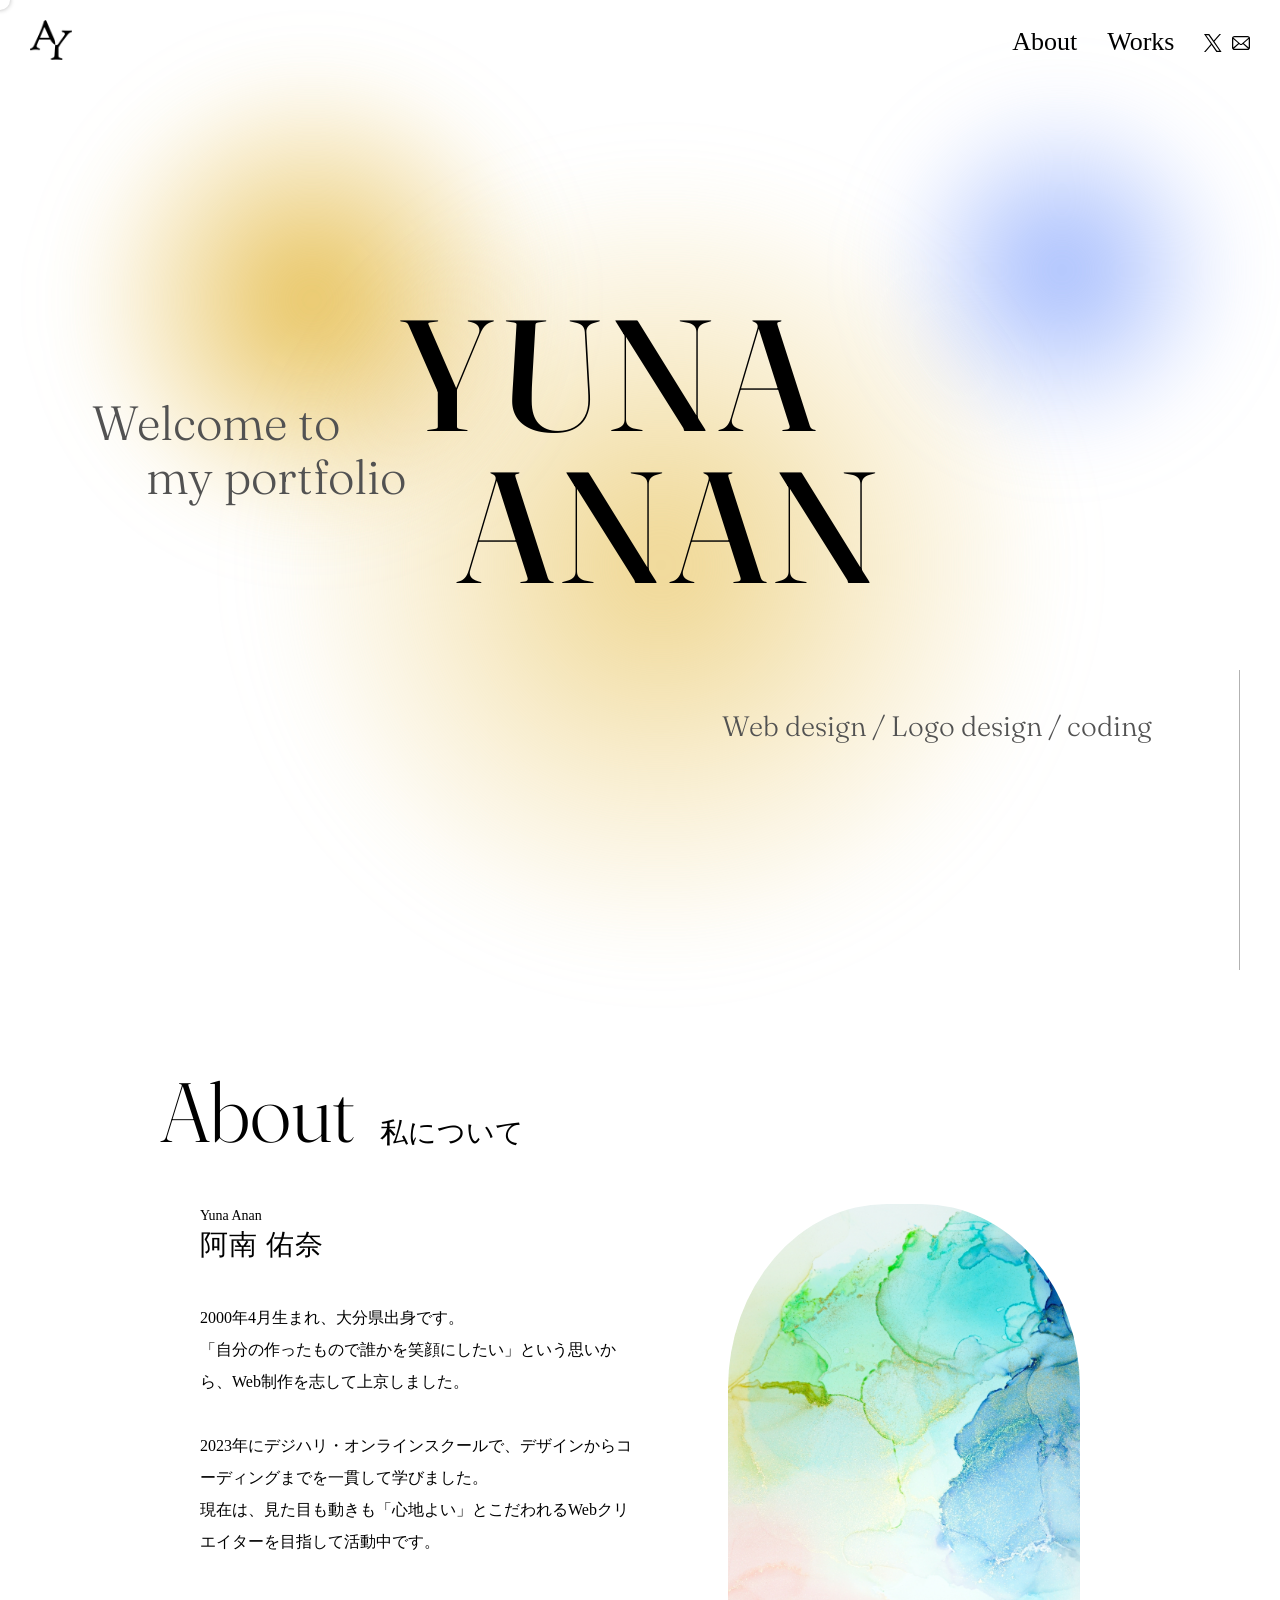
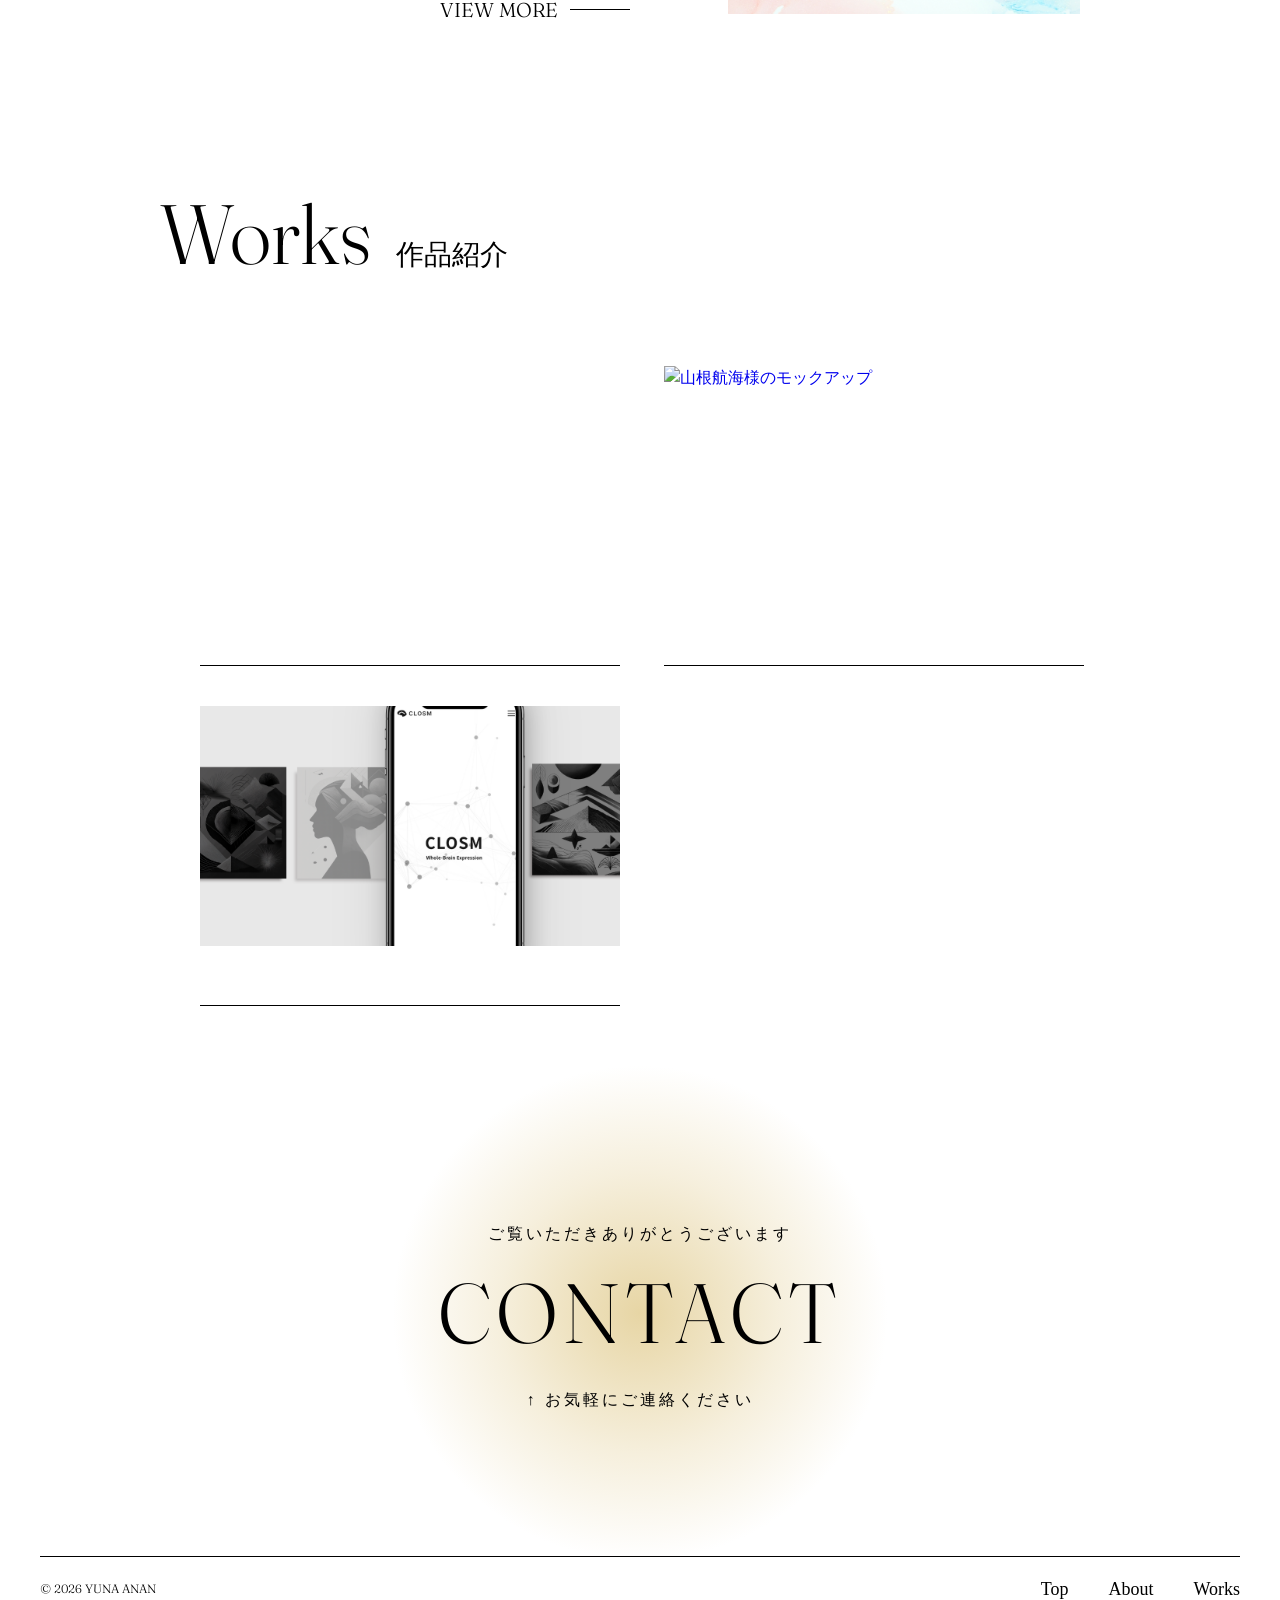
==== index.html @ 482e8765 "Initial commit" ====
<!doctype html>
<html lang="ja">
<head>
<meta charset="utf-8">
<meta name = "viewport" content = "width = device-width, initial-scale=1, user-scalable=yes">
<meta name="description" content="yuna's portfolio">
<meta property="og:url" content="http://www.mySite.com/">
<meta property="og:title" content="yuna anan">
<meta property="og:site_name" content="yuna anan">
<meta property="og:type" content="website">
<meta property="og:locale" content="ja-JP">
<meta property="og:image" content="image/common/favicon.ico">
<meta property="og:description" content="yuna'portfolio">
<meta name="twitter:card" content="summary">

<title>yuna anan</title>
<link rel="stylesheet" href="CSS/reset.css">
<link rel="stylesheet" href="CSS/common.css">
<link rel="stylesheet" href="CSS/index.css">
<link href="image/common/favicon.ico" rel="icon" type="image/x-icon">
<link rel="apple-touch-icon" href="image/common/apple-touch-icon.png">
<link rel="preconnect" href="https://fonts.googleapis.com">
<link rel="preconnect" href="https://fonts.gstatic.com" crossorigin>
<link href="https://fonts.googleapis.com/css2?family=Fraunces:ital,opsz,wght@0,9..144,400;1,9..144,400&family=Shippori+Mincho&display=swap" rel="stylesheet">
<script src="JS/common.js" defer></script>
</head>

<!--テキストは「text」クラスをつけること-->
<script src="JS/index.js"></script>
<body>
<header class="header">
    <div class="logo">
        <a href="index.html"><img src="image/top/header/logo.png" width="100"></a>
    </div>
    <div id="open-button" class="open-button"><span></span></div>
    <nav>
        <ul>
            <li class="none"><a href="index.html">Top</a></li>
            <li><a href="about.html">About</a></li>
            <li><a href="works.html">Works</a></li>
        </ul>
    <div class="icon">
        <div class="X">
        <a href="https://x.com/yun4_web?s=21">
            <svg width="1200" height="1227" viewBox="0 0 1200 1227" fill="none" xmlns="http://www.w3.org/2000/svg">
            <path d="M714.163 519.284L1160.89 0H1055.03L667.137 450.887L357.328 0H0L468.492 681.821L0 1226.37H105.866L515.491 750.218L842.672 1226.37H1200L714.137 519.284H714.163ZM569.165 687.828L521.697 619.934L144.011 79.6944H306.615L611.412 515.685L658.88 583.579L1055.08 1150.3H892.476L569.165 687.854V687.828Z" fill="black"/>
            </svg>
        </a>
        </div>
        <div class="mail">
        <a href="mailto:designnnn.yun4@gmail.com">
            <svg version="1.1" id="_x32_" xmlns="http://www.w3.org/2000/svg" xmlns:xlink="http://www.w3.org/1999/xlink" x="0px" y="0px" viewBox="0 0 512 512" xml:space="preserve">
            <g>
	        <path class="st0" d="M510.678,112.275c-2.308-11.626-7.463-22.265-14.662-31.054c-1.518-1.915-3.104-3.63-4.823-5.345
		c-12.755-12.818-30.657-20.814-50.214-20.814H71.021c-19.557,0-37.395,7.996-50.21,20.814c-1.715,1.715-3.301,3.43-4.823,5.345
		C8.785,90.009,3.63,100.649,1.386,112.275C0.464,116.762,0,121.399,0,126.087V385.92c0,9.968,2.114,19.55,5.884,28.203
		c3.497,8.26,8.653,15.734,14.926,22.001c1.59,1.586,3.169,3.044,4.892,4.494c12.286,10.175,28.145,16.32,45.319,16.32h369.958
		c17.18,0,33.108-6.145,45.323-16.384c1.718-1.386,3.305-2.844,4.891-4.43c6.27-6.267,11.425-13.741,14.994-22.001v-0.064
		c3.769-8.653,5.812-18.171,5.812-28.138V126.087C512,121.399,511.543,116.762,510.678,112.275z M46.509,101.571
		c6.345-6.338,14.866-10.175,24.512-10.175h369.958c9.646,0,18.242,3.837,24.512,10.175c1.122,1.129,2.179,2.387,3.112,3.637
		L274.696,274.203c-5.348,4.687-11.954,7.002-18.696,7.002c-6.674,0-13.276-2.315-18.695-7.002L43.472,105.136
		C44.33,103.886,45.387,102.7,46.509,101.571z M36.334,385.92V142.735L176.658,265.15L36.405,387.435
		C36.334,386.971,36.334,386.449,36.334,385.92z M440.979,420.597H71.021c-6.281,0-12.158-1.651-17.174-4.552l147.978-128.959
		l13.815,12.018c11.561,10.046,26.028,15.134,40.36,15.134c14.406,0,28.872-5.088,40.432-15.134l13.808-12.018l147.92,128.959
		C453.137,418.946,447.26,420.597,440.979,420.597z M475.666,385.92c0,0.529,0,1.051-0.068,1.515L335.346,265.221L475.666,142.8
		V385.92z" style="fill: rgb(0, 0, 0);"></path>
            </g>
            </svg>
        </a>
        </div>
    </div>
    </nav>
</header>
<section class="top_section">
    <span class="ink-inner ink1"></span>
    <span class="ink-inner ink2"></span>
    <span class="ink-inner ink3"></span>
    <div class="top_section_language1">
        <h1 class="text name">YUNA</h1>
        <h1 class="text lastname">ANAN</h1>
    </div>
    <div class="top_section_language2">
        <h2 class="text above">Welcome to</h2>
        <h2 class="text under">my portfolio</h2>
    </div>
    <h2 class="text can">
        <span class="step1">Web design</span>
        <span class="slash"> / </span>
        <span class="step2">Logo design</span>
        <span class="slash"> / </span>
        <span class="step3">coding</span>
    </h2>
</section>
<div class="scroll_down"></div>
<section class="about_section section">
    <div class="section_wrapper">
        <div class="section_title slide">
            <h2 class="text">About</h2>
            <h3 class="text">私について</h3>
        </div>
        <div class="about_section_flex">
            <div class="about_section_flexleft">
                <div class="about_section_name slide">
                    <h5>Yuna Anan</h5>
                    <h4>阿南 佑奈</h4>
                </div>
                <p class="slide">
                    2000年4月生まれ、大分県出身です。<br>
                    「自分の作ったもので誰かを笑顔にしたい」という思いから、Web制作を志して上京しました。<br><br>
                    2023年にデジハリ・オンラインスクールで、デザインからコーディングまでを一貫して学びました。<br>
                    現在は、見た目も動きも「心地よい」とこだわれるWebクリエイターを目指して活動中です。
                </p>
                <a href="about.html" class="text">VIEW MORE</a>
            </div>
            <img src="image/top/24756271_m.jpg" alt="私の写真" width="100">
        </div>
    </div>
</section>
<section class="works_section section">
    <div class="section_wrapper">
        <div class="section_title slide">
            <h2 class="text">Works</h2>
            <h3 class="text">作品紹介</h3>
        </div>
        <div class="works_menu"><!--アイテムの幅：420px　高さ：small:225px /large:450px-->
            <div class="item slide" data-size="small" data-color="rgba(206,73,39,0.8)">
                <a href="barzukin.html">
                    <video src="image/top/works/work1.mp4" autoplay muted loop playsinline></video>
                    <h5 class="text">Bar Zukin (架空)</h5>
                    <h6 class="text">Webサイト,自主制作</h6>
                </a>
            </div>
            <div class="item slide" data-size="small" data-color="rgba(00,00,00,0.8)">
                <a href="yamanewataru.html">
                    <img src="image/top/works/work2.png" alt="山根航海様のモックアップ">
                    <h5 class="text">山根 航海 様</h5>
                    <h6 class="text">LOGO制作</h6>
                </a>
            </div>
            <div class="item slide" data-size="small" data-color="rgba(108, 108, 108, 0.8)">
                <a href="closm.html">
                    <img src="image/top/works/work3.png" alt="合同会社CLOSMのモックアップ">
                    <h5 class="text">合同会社CLOSM</h5>
                    <h6 class="text">Webデザイン</h6>
                </a>
            </div>
            <div class="item slide" data-size="small" data-color="rgba(225, 203, 142, 0.8)">
                <a href="portfolio.html">
                    <img src="image/works/ポートフォリオ/work4.jpg" alt="ポートフォリオのモックアップ">
                    <h5 class="text">ポートフォリオ</h5>
                    <h6 class="text">Webサイト,自主制作</h6>
                </a>
            </div>
            <div class="cursor-blob"></div>
        </div>
    </div>
</section>
<footer class="footer">
    <div class="ink4"></div>
    <div class="contact">
        <p class="text up">ご覧いただきありがとうございます</p>
        <a href="mailto:designnnn.yun4@gmail.com" class="text">CONTACT</a>
        <p class="text down">↑ お気軽にご連絡ください</p>
    </div>
    <div class="up_line">
        <small class="text">© 2026 YUNA ANAN</small>
        <div class="site-map">
            <nav>
                <ul>
                    <li><a href="index.html">Top</a></li>
                    <li><a href="about.html">About</a></li>
                    <li><a href="works.html">Works</a></li>
                </ul>
            </nav>
        </div>
    </div>
</footer>
<div class="custom-cursor"></div>
</body>
</html>
---- CSS/common.css ----
@charset "utf-8";
/* CSS Document */
html {
    font-size: 62.5%; /* 16px * 62.5% = 10px */
    width: 100%;
    overflow-x: clip;
    scroll-behavior: smooth;
}
/* Chrome / Edge / Safari */
html::-webkit-scrollbar {
    display: none;
}
/* Firefox */
html {
    scrollbar-width: none;
}
/* IE */
html {
    -ms-overflow-style: none;
}
body {
    background-color: #FFF;
    font-family: "Shippori Mincho" serif;
    color: #000; /* RGB */
    font-weight: 300;
    font-size: 1.6em;
    line-height: 2.4rem;
    text-align: center;
    margin: 0;
}
body, a, button {
    cursor: none; 
}
.custom-cursor {
    position: fixed;
    top: 0;
    left: 0;
    width: 20px;
    height: 20px;
    border-radius: 50%;
    background: rgba(255, 255, 255, 0.1);
    backdrop-filter: blur(5px); 
    -webkit-backdrop-filter: blur(5px);
    box-shadow: 0 0 5px rgba(0, 0, 0, 0.3); 
    pointer-events: none;
    z-index: 10000;

    will-change: transform;
    transform: translate(-50%, -50%) scale(1); 
    transition: transform 0.2s ease, box-shadow 0.2s ease;
}
.text {
    font-family: "Fraunces", serif;
    font-weight: 300;
}
section h2 {
    font-size: 2.4rem;
}
a:hover {
    opacity: 0.5;
}
*, *:before, *:after {
    box-sizing: border-box;
}
.site-wrapper {
    width: 100%;
    overflow: hidden;
}
/* header */
.none {
    display: none;
}
header {
    height: 80px;
    width: 100%;
    position: fixed;
    top: 0;
    left: 0;
    z-index: 10;
    overflow: hidden;
}
header .logo {
    position: absolute;
    top: 20px;
    left: 30px;
    z-index: 10000;
}
header .logo a,img {
    height: 40px;
    width: auto;
}
header nav {
    display: flex;
    position: absolute;
    top: 30px;
    right: 30px;
}
header nav ul {
    list-style: none;
    display: flex;
}
header nav ul li {
    margin-left: 30px;
}
header nav ul li a {
    font-size: 2.6rem;
    text-decoration: none;
    color: #000;
}
header .icon {
    display: flex;
    margin-top: 4px;
}
header .icon svg {
    height: 18px;
    width: auto;
    margin-left: 10px;
}
header .X {
    margin-left: 20px;
}

@media(max-width:980px){
header .logo {
    position: absolute;
    top: 15px;
    left: 20px;
}
.open-button {
    position: absolute;
    top: 20px;
    right: 20px;
    width: 35px;
    height: 35px;
    cursor: pointer;
    z-index: 10000;
}
.open-button span,
.open-button span::before,
.open-button span::after {
    position: absolute; 
    height: 1px;
    width: 35px;
    border-radius: 3px;
    background-color: #000;
    display: block;
    content: "";
    transition: all 0.4s ease;
}
.open-button span {
    top: 17px;
    opacity: 1;
}
.open-button ::before {
    top: -10px;
}
.open-button ::after {
    top: 10px;
}
.header nav {
    z-index: 1000;
    position: fixed;
    top: -100%;
    right: 0;
    background-color: rgba(255, 255, 255, 0.3);
    backdrop-filter: blur(15px);
    -webkit-backdrop-filter: blur(10px);
    width: 100%;
    height: 100vh;
    transition: top 1.4s cubic-bezier(0.22, 1, 0.36, 1);
}
nav.is-active {
    top: 0;
}
.open-button.is-active span {
    background-color: transparent;
}
.open-button.is-active ::before {
    top: 0;
    transform: rotate(45deg);
}
.open-button.is-active ::after {
    top: 0;
    transform: rotate(-45deg);
}
.none {
    display: block;
}
.header nav ul {
    display: block;
    position: absolute;
    top: 50%;
    left: 50%;
    transform: translate(-50%,-50%);
}
.header nav ul li {
    margin: 0 0 50px 0;
}
.header nav ul li:last-child {
    margin: 0;
}
.header nav ul li a {
    font-size: 8vw;
    text-decoration: none;
    color: #000;
}
header .icon {
    position: absolute;
    bottom: 5%;
    right: 5%;
}
header .icon svg {
    margin: 0;
    height: 25px;
    margin-right: 15px;
}
}
/* footer */
.footer{
    padding: 400px 24px 0 24px;
    position: relative;
    overflow: hidden;
}
.ink4 {
    background: #E1CB8E;
    position: absolute;
    top: 50%;
    left: 50%;
    transform: translate(-50%, -50%);
    width: 500px;
    height: 500px;
    background:
    radial-gradient(circle,
        rgba(225, 203, 142, 0.8) 0%,
        rgba(225, 203, 142, 0.3) 40%,
        rgba(225, 203, 142, 0) 70%
    );
    z-index: -1;
}
.contact a {
    font-size: 8.4rem;
    color: #000;
    text-decoration: none;
    position: absolute;
    top: 50%;
    left: 50%;
    transform: translate(-50%, -50%);
    letter-spacing: 5px;
}
.contact p {
    letter-spacing: 3px;
}
.contact .up {
    position: absolute;
    top: 35%;
    left: 50%;
    transform: translateX(-50%);
}
.contact .down {
    position: absolute;
    top: 62%;
    left: 50%;
    transform: translateX(-50%);
}
.up_line {
    border-top: solid 1px #000;
    max-width: 1200px;
    margin: 150px auto 0 auto;
    padding: 20px 0;
    display: flex;
    justify-content: space-between;
}
.footer small{
    display: block;
    font-size: 1.2rem;
    text-align: left;
}
.footer ul{
    display: flex;
}
.footer ul li{
    font-size: 1.8rem;
    padding-right: 40px;
}
.footer ul li:last-child{
    padding-right: 0;
}
.footer ul li a{
    text-decoration: none;
    color: #000;
}
@media(max-width:980px) {
    .contact a {
        font-size: clamp( 4.8rem, 15vw, 5.3rem);
    }
    .contact p {
        letter-spacing: 0;
        font-size: 1.6rem;
        white-space: nowrap;
    }
    .footer ul li{
        font-size: 1.6rem;
        padding-right: 25px;
}
}
---- CSS/index.css ----
@charset "utf-8";
/* CSS Document */
.top_section {
    height: 100vh;
    width: 100%;
    position: relative;
    overflow-x: clip;
    clip-path: inset(0 0 -1000px 0);
    transform: translateZ(0);
}
.ink-inner {
    position: absolute;
    width: 220px;
    height: 220px;
    filter: blur(22px) saturate(150%);
    mix-blend-mode: multiply;
    display: block;

    opacity: 0;
    transform: scale(0);
    -webkit-backface-visibility: hidden;
    backface-visibility: hidden;
    will-change: transform, opacity, filter;
}
/* 左上 */
.ink1 {
    background: #d1af52;
    width: 240px;
    height: 240px;
    top: 20%;
    left: 15%;
    background:
    radial-gradient(circle,
        rgba(209, 175, 82, 0.8) 0%,
        rgba(209, 175, 82, 0.3) 40%,
        rgba(209, 175, 82, 0) 70%
    );
    animation:
    inkSpread 3s ease-out 1s forwards,
    float1 12.5s ease-in-out infinite alternate 9s;
}

/* 右上 */
.ink2 {
    background: #8EA4E1;
    top: 20%;
    right: 10%;
    width: 180px;
    height: 180px;
    background:
    radial-gradient(circle,
        rgba(142, 164, 225, 0.8) 0%,
        rgba(142, 164, 225, 0.3) 40%,
        rgba(142, 164, 225, 0) 70%
    );
    animation:
    inkSpread 3s ease-out 2.5s forwards,
    float2 10s ease-in-out infinite alternate 9s;
}

/* 下中央 */
.ink3 {
    background: #E1CB8E;
    bottom: 15%;
    left: 36%;
    width: 400px;
    height: 400px;
    background:
    radial-gradient(circle,
        rgba(225, 203, 142, 0.8) 0%,
        rgba(225, 203, 142, 0.3) 40%,
        rgba(225, 203, 142, 0) 70%
    );
    animation:
    inkSpread 3s ease-out 4s forwards,
    float3 14s ease-in-out infinite alternate 9s;
}
.top_section_language1 {
    position: absolute;
    top: 50%;
    left: 50%;
    transform: translate(-50%, -50%);
}
.top_section_language1 h1 {
    font-size: 15.8rem;
    line-height: 15.2rem;
    letter-spacing: 5px;
    font-weight: 500;
    color: #FFF;
    animation: fadeColor 4s ease forwards;
    animation-delay: 6s;
}
.name {
    margin-right: 60px;
}
.lastname {
    margin-left: 60px;
}
.top_section_language2 {
    position: absolute;
    top: 50%;
    left: 20%;
    transform: translate(-50%, -50%);
    animation: fadeIn 3s ease forwards;
    animation-delay: 7s;
    opacity: 0;
}
.top_section h2 {
    color: #525252;
}
.above {
    margin: 0 80px 0 0;
    font-size: 4.8rem;
}
.under {
    margin: 30px 0 0 40px;
    font-size: 4.8rem;
}
.can {
    position: absolute;
    bottom: 18%;
    right: 10%;
    font-size: 2.8rem;
    animation: fadeIn 3s ease forwards;
    animation-delay: 7.5s;
    opacity: 0;
}
.scroll_down {
    position: absolute;
    bottom: 80px;
    right: 40px;
    width: 1px;
    height: 300px;
    transform: translateY(50%);
    background: rgba(0,0,0,0.3);
    overflow: hidden;
    opacity: 0;
    animation: fadeIn 3s ease forwards;
    animation-delay: 8s;
}
.scroll_down::after {
    content: "";
    position: absolute;
    top: -80px;
    left: 0;
    width: 1px;
    height: 80px;
    background: #525252;
    animation: scrollLine 3s infinite;
}
@media(max-width:980px){
    .ink-inner {
        width: 130px;
        height: 130px;
    }
    .ink1 {
        top: 35%;
        left: 15%;
    }
    .ink2 {
        top: 25%;
        right: 10%;
        width: 100px;
        height: 100px;
    }
    .ink3 {
        bottom: 30%;
        left: 40%;
        width: 200px;
        height: 200px;
    }
    .top_section_language1 h1 {
        font-size: clamp(7.8rem, 20vw, 12.2rem);
        line-height: clamp(7.8rem, 20vw, 9.7rem);
    }
    .top_section_language2 {
        position: absolute;
        top: 32%;
        left: 35%;
        width: 100%;
    }
    .top_section_language2 h2 {
        font-size: clamp(3.6rem, 10vw, 5.2rem);
        line-height: clamp(1.2rem, 10vw, 2.4rem);
    }
    .above {
        margin: 0 80px 0 0;
    }
    .under {
        margin: 15px 0 0 13px;
    }
    .can {
        position: absolute;
        bottom: 20%;
        right: 10%;
        font-size: 2.4rem;
        text-align: left;
    }
    .can .slash {
        display: none; 
    }
    .can span:not(.slash) {
        display: block;
        margin-bottom: 12px;
        padding-left: 20px;
        position: relative;
    }
    .can span:not(.slash)::before {
        content: "";
        position: absolute;
        left: 0;
        top: 50%;
        transform: translateY(-50%);
        width: 2px; 
        height: 2px; 
        border-radius: 50%; 
        background-color: #000; 
    }
    .scroll_down {
        height: 200px;
        bottom: 40px;
    }
}
.section {
    margin: 200px 40px 0 40px;
    position: relative;
}
.section_wrapper {
    width: 100%;
    max-width: 1200px;
    margin: 0 auto;
}
.slide {
    opacity: 0; 
    transform: translateY(30px); 
    transition: opacity 0.6s ease, transform 0.6s ease;
}

.slide.show {
    opacity: 1;
    transform: translateY(0);
}
.slide:nth-child(1) { transition-delay: 0.2s; }
.slide:nth-child(2) { transition-delay: 0.4s; }
.slide:nth-child(3) { transition-delay: 0.6s; }
.slide:nth-child(4) { transition-delay: 0.8s; }

.section_title {
    display: flex;
    align-items: baseline;
    margin: 0 0 60px 120px;
    text-align: left;
}
.section_title h2 {
    font-size: 8.4rem;
}
.section_title h3 {
    font-size: 2.8rem;
    margin-left: 25px;
}
.about_section_flex {
    display: flex;
    margin: 0 160px;
}
.about_section_flexleft {
    width: 70%;
    margin-right: 90px;
}
.about_section_name {
    margin-bottom: 40px;
    text-align: left;
}
.about_section_name h4 {
    font-size: 2.8rem;
    font-weight: 400;
    letter-spacing: 1px;
    line-height: 1.2;
}
.about_section_name h5 {
    font-size: 1.4rem;
    font-weight: 400;
}
.section_wrapper p {
    line-height: 3.2rem;
    text-align: left;
}
.about_section_flex a {
    position: relative;
    display: flex;
    align-items: center;
    gap: 12px;
    text-decoration: none;
    color: #000;
    font-size: 2.0rem;
    margin: 40px 0 0 240px;
}
.about_section_flex a::after {
    content: "";
    width: 60px;
    height: 1px;
    background: #000;
}
.about_section_flex a::before {
    content: "";
    position: absolute;
    width: 120px;
    height: 120px;
    right: -60px;
    background: radial-gradient(
        circle,
        rgba(142, 164, 225, 0.8) 0%,
        rgba(142, 164, 225, 0.3) 40%,
        rgba(142, 164, 225, 0) 70%
    );
    border-radius: 50%;
    filter: blur(20px);

    opacity: 0;
    transform: scale(0.6);
    transition: opacity 0.6s ease, transform 0.6s ease;

    z-index: -1;
}
.about_section_flex a:hover {
    opacity: 1;
}
.about_section_flex a:hover::before {
    opacity: 1;
    transform: scale(1);
}
.about_section_flex img {
    width: 40%;
    height: 410px;
    object-fit: cover;
    border-radius: 45% 45% 0 0;
}
@media(max-width:980px) {
    .section {
        margin: 80px 0 0 0;
        padding: 0 24px;
    }
    .section_title {
        margin: 0 0 60px 0;
        display: block;
        text-align: center;
    }
    .section_title h2 {
        font-size: 5.4rem;
    }
    .section_title h3 {
        font-size: 1.8rem;
        margin: 20px 0 0 0;
    }
    .about_section_flex {
        flex-direction: column-reverse;
        margin: 0;
        align-items: center;
    }
    .about_section_flexleft {
        width: 100%;
        margin: 0;
    }
    .about_section_name {
        margin-bottom: 30px;
    }
    .about_section_name h4 {
        font-size: 5vw;
        font-weight: 500;
    }
    .about_section_name h5 {
        font-size: 3.4vw;
    }
    .section_wrapper p {
        font-size: 3.4vw;
        line-height: 1.7;
    }
    .about_section_flex img {
        width: 70%;
        height: 38vh;
        margin-bottom: 40px;
    }
    .about_section_flex a {
        display: inline-block;
        margin: 60px 0;
        border: 1px solid #000;
        padding: 10px 20px;
        border-radius: 20%;
    }
    .about_section_flex a::before {
        display: none;
    }
}

.works_menu {
    display: grid;
    grid-template-columns: repeat(2, 420px);
    column-gap: 44px;
    row-gap: 40px;
    margin: 100px 160px 0 160px;
    grid-auto-rows: 300px;
}
.item {
    position: relative;
    overflow: hidden;
    padding-bottom: 60px;
}
.item::after {
    content: "";
    position: absolute;
    left: 0;
    right: 0;
    bottom: 0;
    height: 1px;
    width: 420px;
    background: #000;
}

/* small */
.item[data-size="small"] {
    grid-row: span 1;
}
/* large */
.item[data-size="large"] {
    grid-row: span 2;
}

.item video,
.item img {
    width: 100%;
    height: 100%;
    object-fit: cover;
    display: block;
    position: relative;
    z-index: 1;
    transition: transform 0.6s ease;
}

.item:hover video,
.item:hover img {
    transform: scale(1.05); 
}

.item a {
    text-decoration: none;
    text-align: left;
    position: relative;
    z-index: 2;
}

.item a:hover {
    opacity: 1;
}
.item h5 {
    font-size: 1.6rem;
    color: #fff;
    margin-top: 10px;
    font-weight: 500;
}
.item h6 {
    font-size: 1.2rem;
    color: #FFF;
    line-height: 1.8rem;
    font-weight: 400;
}
.cursor-blob {
    position: fixed;
    top: 0;
    left: 0;
    width: 450px;
    height: 450px;
    border-radius: 50%;
    filter: blur(80px);
    pointer-events: none;
    z-index: -1;

        --blob-color: rgba(255, 255, 255, 0.7); 
        background: var(--blob-color);

    opacity: 0;
    transform: translate(-50%, -50%) scale(0.5);
    transition: opacity 0.4s ease, transform 0.4s ease;
}

.cursor-blob.is-active {
    opacity: 1;
    transform: translate(-50%, -50%) scale(1);
}

@media(max-width:980px) {
    .works_menu {
        grid-template-columns: 1fr;
        margin: 60px 0 0 0; 
        column-gap: 0; 
        grid-auto-rows: 250px;
    }
    .item h5,
    .item h6 {
        color: #000;
    }

    .cursor-blob {
        display: none;
    }
}

/* ===== animation ===== */
@keyframes inkSpread {
    0% {
        transform: scale(0.15);
        opacity: 0;
        filter: blur(26px) saturate(150%);
    }

    25% {
        opacity: 0.25;
    }

    60% {
        opacity: 1;
    }

    100% {
        transform: scale(2);
        opacity: 1;
        filter: blur(18px) saturate(145%);
    }
}
@keyframes float1 {
    0%   { transform: translate(0, 0) scale(2); }
    50%  { transform: translate(-100px, 100px) scale(2); }
    75%  { transform: translate(-50px, 50px) scale(2); }
    100% { transform: translate(0, 30px) scale(2); }
}
@keyframes float2 {
    0%   { transform: translate(0, 0) scale(2); }
    50%  { transform: translate(80px, -35px) scale(2); }
    75%  { transform: translate(70px, 50px) scale(2); }
    100% { transform: translate(0, 20px) scale(2); }
}
@keyframes float3 {
    0%   { transform: translate(0, 0) scale(2); }
    50%  { transform: translate(-30px, -50px) scale(2); }
    100% { transform: translate(0, 0) scale(2); }
}
@keyframes fadeColor {
    from {
        color: white;
    }
    to {
        color: black;
    }
}
@keyframes fadeIn {
    to {
        opacity: 1;
    }
}
@keyframes scrollLine {
    0% {
        top: -80px;
        opacity: 0;
    }
    50% {
        opacity: 1;
    }
    100% {
        top: 300px;
        opacity: 0;
    }
}
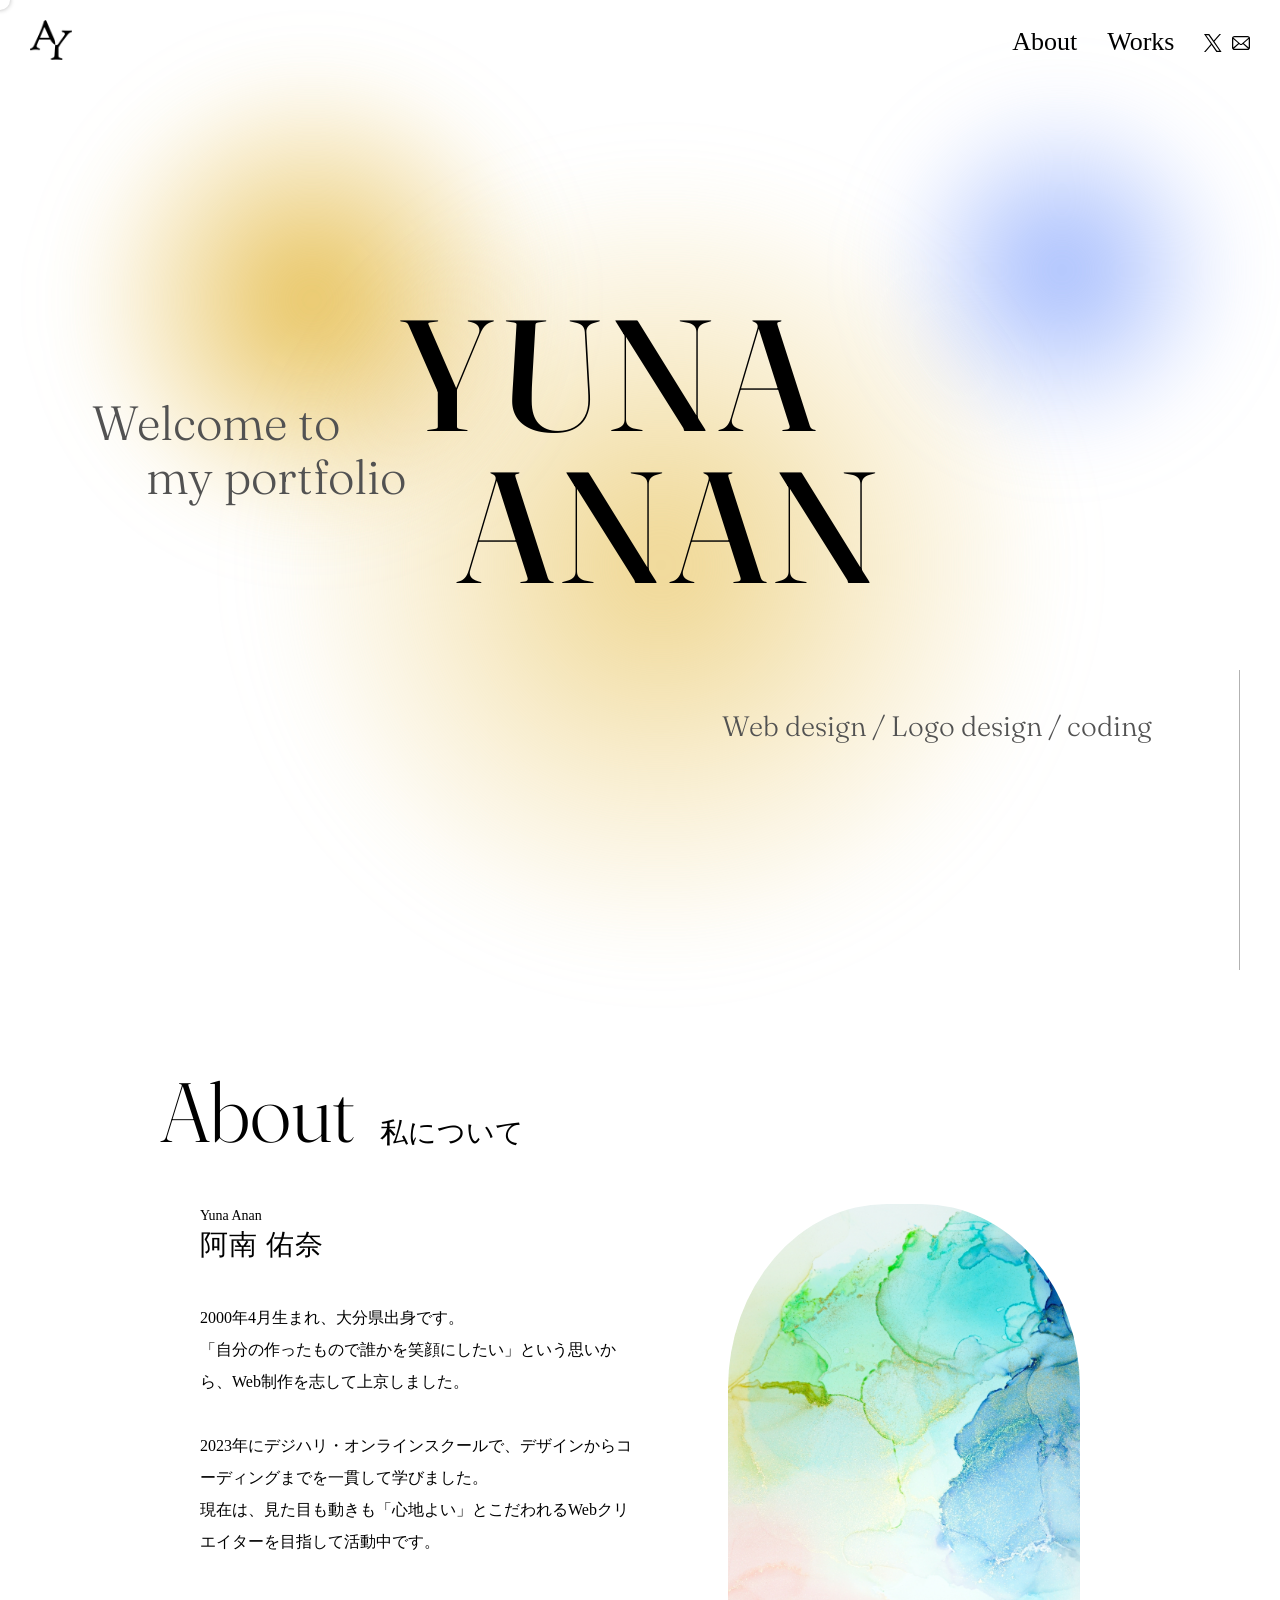
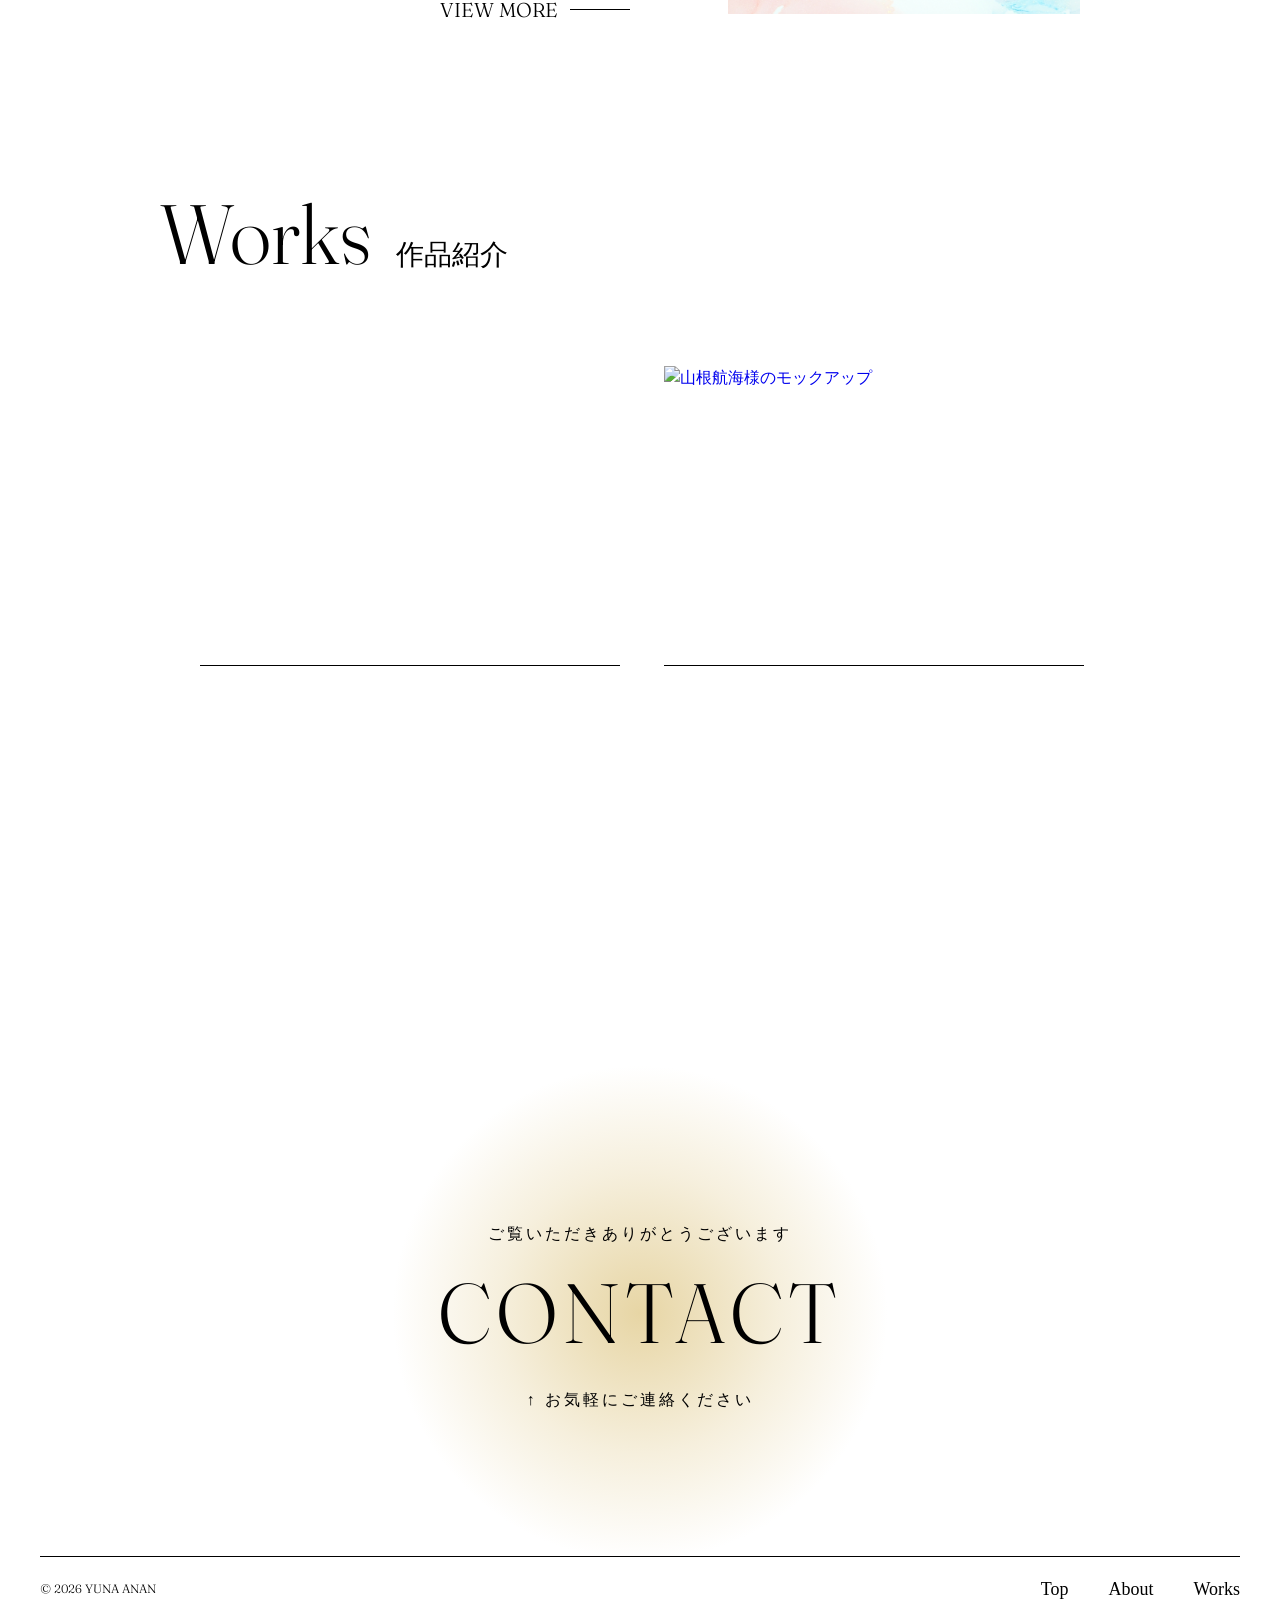
==== commit 807bd993: "ダークモード対策 meta追加" ====
--- a/index.html
+++ b/index.html
@@ -12,6 +12,7 @@
 <meta property="og:image" content="image/common/favicon.ico">
 <meta property="og:description" content="yuna'portfolio">
 <meta name="twitter:card" content="summary">
+<meta name="color-scheme" content="light">
 
 <title>yuna anan</title>
 <link rel="stylesheet" href="CSS/reset.css">
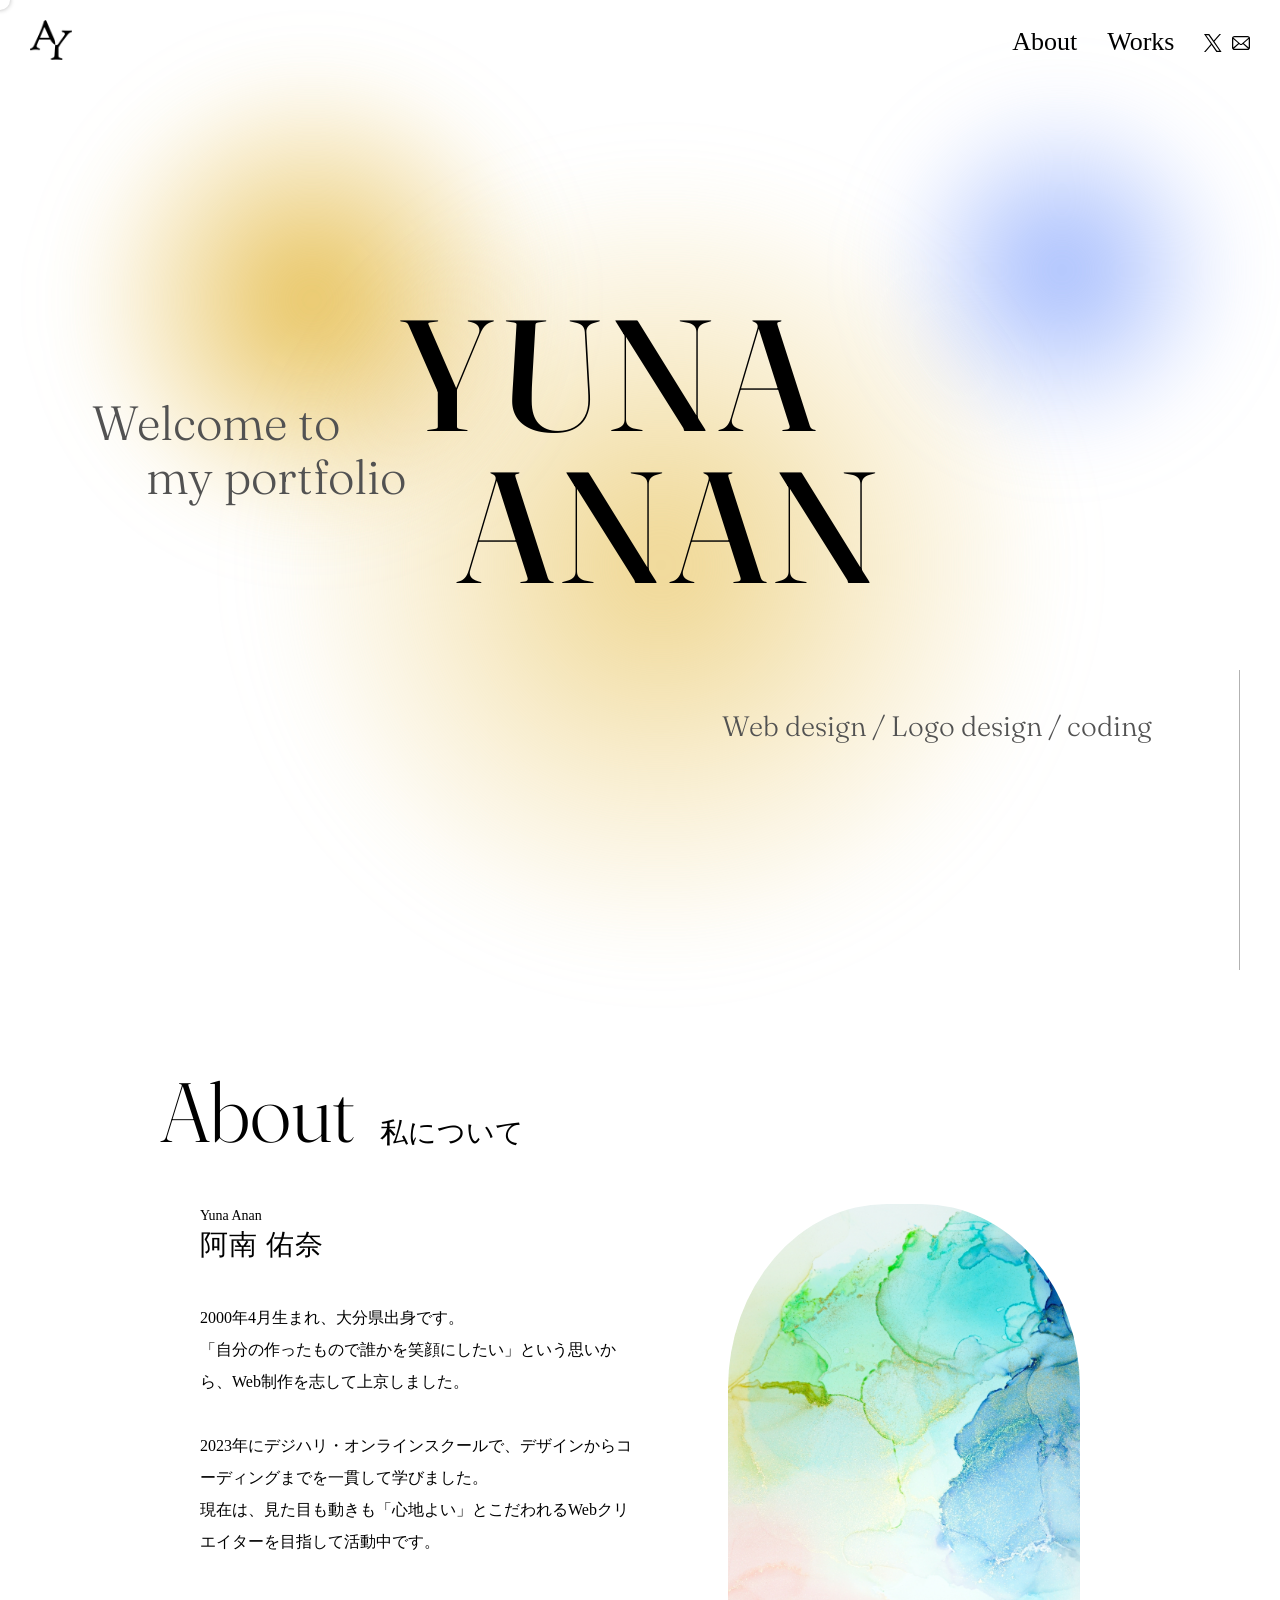
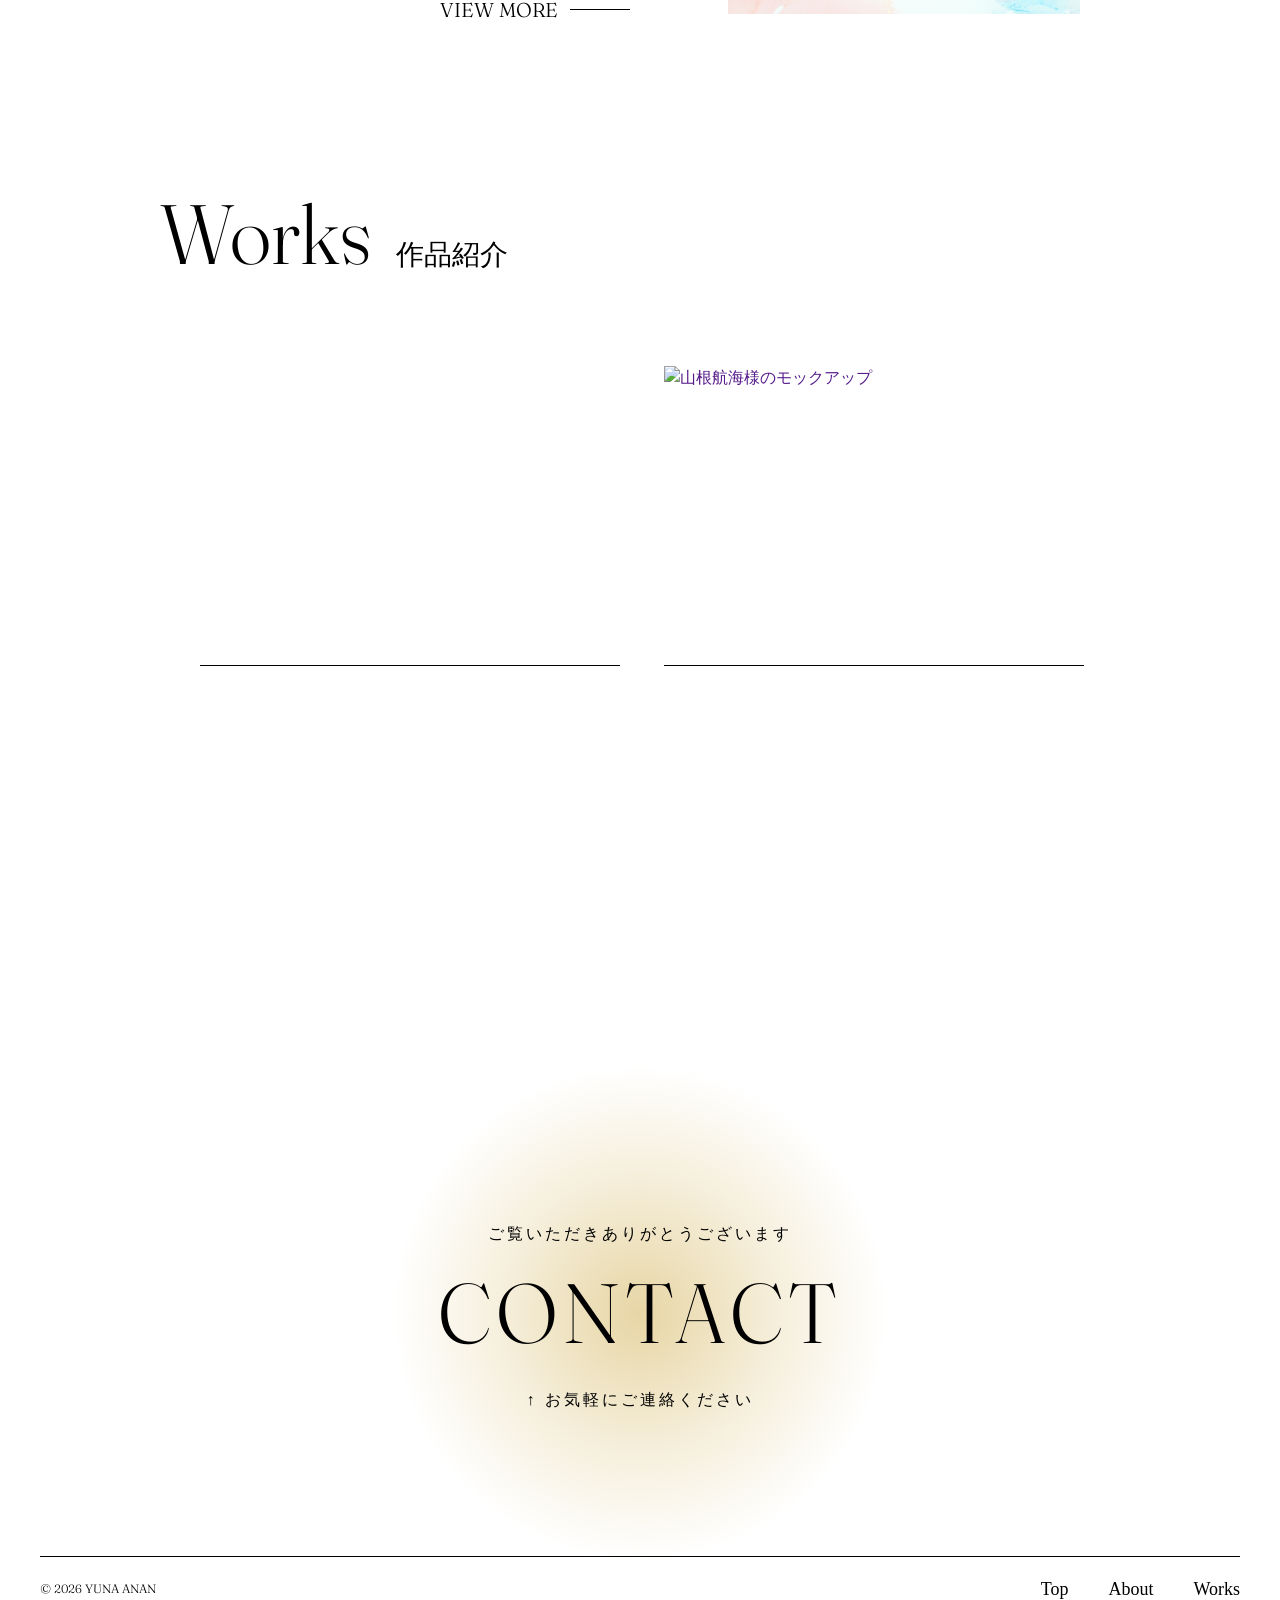
==== commit eca4c429: "Worksセクション一部更新" ====
--- a/index.html
+++ b/index.html
@@ -132,10 +132,10 @@
                 </a>
             </div>
             <div class="item slide" data-size="small" data-color="rgba(00,00,00,0.8)">
-                <a href="yamanewataru.html">
+                <a href="">
                     <img src="image/top/works/work2.png" alt="山根航海様のモックアップ">
-                    <h5 class="text">山根 航海 様</h5>
-                    <h6 class="text">LOGO制作</h6>
+                    <h5 class="text">山根 航海</h5>
+                    <h6 class="text">LOGO制作　　　※紹介ページはございません。</h6>
                 </a>
             </div>
             <div class="item slide" data-size="small" data-color="rgba(108, 108, 108, 0.8)">
--- a/CSS/index.css
+++ b/CSS/index.css
@@ -170,18 +170,17 @@
         height: 200px;
     }
     .top_section_language1 h1 {
-        font-size: clamp(7.8rem, 20vw, 12.2rem);
-        line-height: clamp(7.8rem, 20vw, 9.7rem);
+        font-size: 24vw;
+        line-height: 1;
     }
     .top_section_language2 {
         position: absolute;
-        top: 32%;
-        left: 35%;
+        top: 26%;
+        left: 42%;
         width: 100%;
     }
     .top_section_language2 h2 {
-        font-size: clamp(3.6rem, 10vw, 5.2rem);
-        line-height: clamp(1.2rem, 10vw, 2.4rem);
+        font-size: 9vw;
     }
     .above {
         margin: 0 80px 0 0;
@@ -191,9 +190,10 @@
     }
     .can {
         position: absolute;
-        bottom: 20%;
+        bottom: 15%;
         right: 10%;
-        font-size: 2.4rem;
+        font-size: 6vw;
+        line-height: 1.2;
         text-align: left;
     }
     .can .slash {
